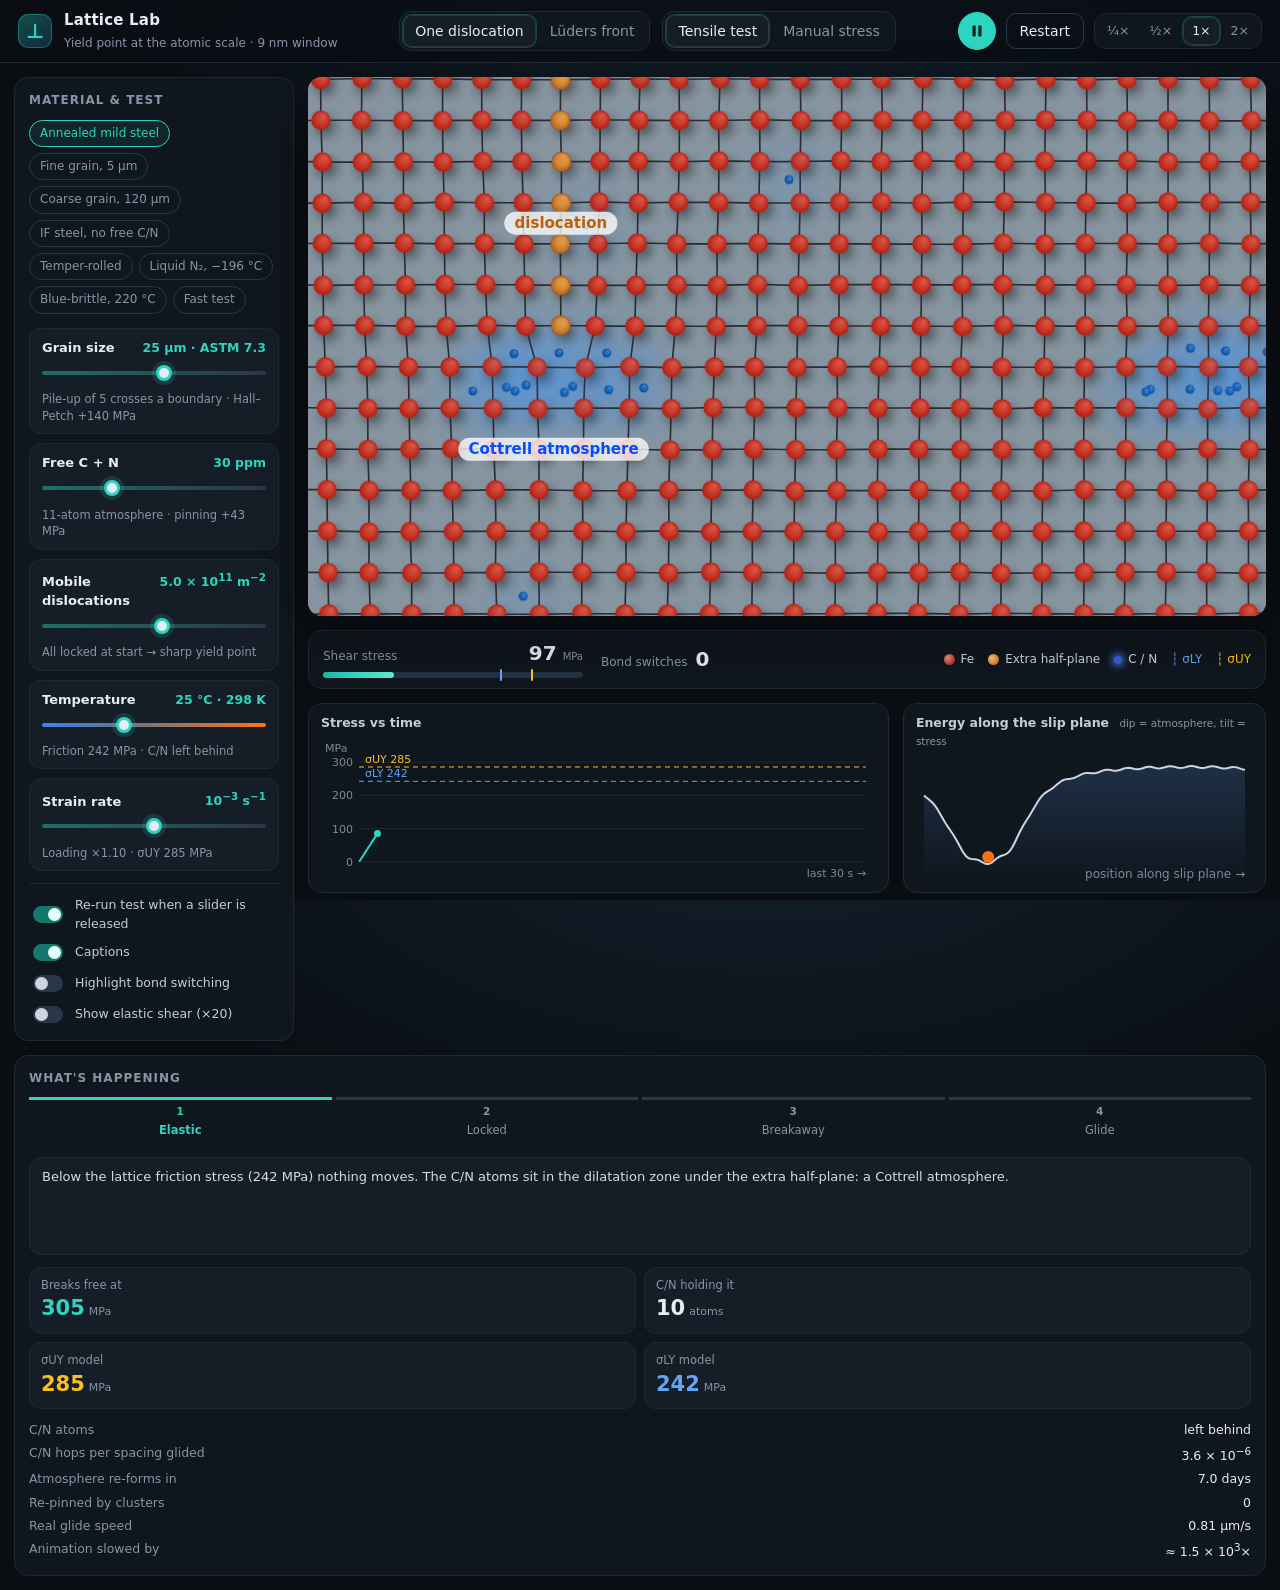
==== index.html @ 23d33550 "Lattice Lab: nm-scale yield point / Lüders simulation" ====
<!DOCTYPE html>
<html lang="en">
<head>
<meta charset="utf-8">
<meta name="viewport" content="width=device-width, initial-scale=1">
<title>Lattice Lab · Lüders at the atomic scale</title>
<link rel="icon" href="data:image/svg+xml,%3Csvg xmlns='http://www.w3.org/2000/svg' viewBox='0 0 32 32'%3E%3Crect width='32' height='32' rx='8' fill='%230b1118'/%3E%3Cpath d='M8 22h16M16 22V9' stroke='%232dd4bf' stroke-width='3.5' stroke-linecap='round'/%3E%3C/svg%3E">
<link rel="stylesheet" href="style.css">
</head>
<body>
<div class="shell">
  <header class="bar">
    <div class="brand">
      <span class="logo" aria-hidden="true">⊥</span>
      <div>
        <b>Lattice Lab</b>
        <small>Yield point at the atomic scale · 9 nm window</small>
      </div>
    </div>

    <div class="bar-mid">
      <div class="pills" role="group" aria-label="Scene">
        <button type="button" data-scene="focus" aria-pressed="true" title="One dislocation, like a textbook animation">One dislocation</button>
        <button type="button" data-scene="front" aria-pressed="false" title="Source, obstacles, pile-up at a grain boundary">Lüders front</button>
      </div>
      <div class="pills" role="group" aria-label="Loading">
        <button type="button" data-mode="test" aria-pressed="true" title="A machine pulls at the chosen strain rate; stress follows what the dislocations do">Tensile test</button>
        <button type="button" data-mode="manual" aria-pressed="false" title="Set the shear stress yourself">Manual stress</button>
      </div>
    </div>

    <div class="bar-right">
      <button type="button" id="play" class="round" aria-pressed="true" aria-label="Pause" title="Play / pause (Space)">
        <svg id="icoPause" viewBox="0 0 20 20"><rect x="5" y="4" width="3.5" height="12" rx="1"/><rect x="11.5" y="4" width="3.5" height="12" rx="1"/></svg>
        <svg id="icoPlay" viewBox="0 0 20 20" style="display:none"><path d="M6 4l10 6-10 6z"/></svg>
      </button>
      <button type="button" id="restart" class="ghost" title="Unload, re-age and start again (R)">Restart</button>
      <div class="pills small" role="group" aria-label="Speed">
        <button type="button" data-speed="0.25">¼×</button>
        <button type="button" data-speed="0.5">½×</button>
        <button type="button" data-speed="1" aria-pressed="true">1×</button>
        <button type="button" data-speed="2">2×</button>
      </div>
    </div>
  </header>

  <div class="body">
    <aside class="panel params">
      <h3>Material &amp; test</h3>
      <div class="presets" id="presets"></div>

      <div class="pcard">
        <div class="ptop"><span>Grain size</span><output id="oD"></output></div>
        <input type="range" id="sD" min="0" max="1000" step="1" aria-label="Grain size">
        <div class="effect" id="eD"></div>
      </div>
      <div class="pcard">
        <div class="ptop"><span>Free C + N</span><output id="oC"></output></div>
        <input type="range" id="sC" min="0" max="100" step="1" aria-label="Free carbon and nitrogen">
        <div class="effect" id="eC"></div>
      </div>
      <div class="pcard">
        <div class="ptop"><span>Mobile dislocations</span><output id="oR"></output></div>
        <input type="range" id="sR" min="9" max="14" step="0.05" aria-label="Mobile dislocation density">
        <div class="effect" id="eR"></div>
      </div>
      <div class="pcard">
        <div class="ptop"><span>Temperature</span><output id="oT"></output></div>
        <input type="range" id="sT" min="77" max="700" step="1" aria-label="Temperature" class="temp">
        <div class="effect" id="eT"></div>
      </div>
      <div class="pcard">
        <div class="ptop"><span>Strain rate</span><output id="oE"></output></div>
        <input type="range" id="sE" min="-5" max="-1" step="0.1" aria-label="Strain rate">
        <div class="effect" id="eE"></div>
      </div>

      <div class="switches">
        <label><input type="checkbox" id="tRerun" checked><span>Re-run test when a slider is released</span></label>
        <label><input type="checkbox" id="tLabels" checked><span>Captions</span></label>
        <label><input type="checkbox" id="tHi"><span>Highlight bond switching</span></label>
        <label><input type="checkbox" id="tShear"><span>Show elastic shear (×20)</span></label>
        <div id="frontOpts" hidden>
          <label><input type="checkbox" id="tObs" checked><span>Obstacles on the slip plane</span></label>
          <label><input type="checkbox" id="tGB" checked><span>Grain boundary and pile-up</span></label>
        </div>
      </div>
    </aside>

    <main class="center">
      <div class="viewport">
        <canvas id="atom" aria-label="Iron lattice with an edge dislocation, its extra half-plane and C/N atoms"></canvas>
        <div class="toast" id="toast" role="status" aria-live="polite"></div>
      </div>

      <div class="strip">
        <div class="gauge">
          <div class="g-top"><span>Shear stress</span><b id="hudS">0</b><small>MPa</small></div>
          <div class="g-bar"><i id="gFill"></i><i class="tick ly" id="gLY" title="Lower yield (lattice friction)"></i><i class="tick uy" id="gUY" title="Upper yield"></i></div>
        </div>
        <div class="bonds"><span>Bond switches</span><b id="hudB">0</b></div>
        <div class="legend">
          <span><i class="dot fe"></i>Fe</span>
          <span><i class="dot half"></i>Extra half-plane</span>
          <span><i class="dot cn"></i>C / N</span>
          <span class="k-ly">┆ σLY</span>
          <span class="k-uy">┆ σUY</span>
        </div>
      </div>

      <div class="charts">
        <section class="card">
          <h4>Stress vs time</h4>
          <div class="cv"><canvas id="chart"></canvas></div>
        </section>
        <section class="card">
          <h4>Energy along the slip plane <small>dip = atmosphere, tilt = stress</small></h4>
          <div class="cv"><canvas id="land"></canvas></div>
        </section>
      </div>
    </main>

    <aside class="panel now">
      <h3>What's happening</h3>
      <ol class="phases" id="phases">
        <li>Elastic</li>
        <li>Locked</li>
        <li>Breakaway</li>
        <li>Glide</li>
      </ol>
      <p id="story" class="story"></p>

      <div id="manualCtl" class="manual" hidden>
        <div class="ptop"><span>Shear stress</span><output id="oS"></output></div>
        <input type="range" id="sS" min="0" max="1000" step="1" aria-label="Applied shear stress">
        <div class="btns">
          <button type="button" id="fresh" class="ghost">Fresh dislocation</button>
          <button type="button" id="age" class="ghost" aria-pressed="false">Age</button>
        </div>
      </div>

      <div class="tiles">
        <div class="tile accent"><span>Breaks free at</span><b id="tBreak">–</b><small>MPa</small></div>
        <div class="tile"><span>C/N holding it</span><b id="tHold">–</b><small>atoms</small></div>
        <div class="tile uy"><span>σUY model</span><b id="tUY">–</b><small>MPa</small></div>
        <div class="tile ly"><span>σLY model</span><b id="tLY">–</b><small>MPa</small></div>
      </div>
      <dl id="read" class="read"></dl>
    </aside>
  </div>
</div>
<script src="ypp_physics.js"></script>
<script src="nm_sim.js"></script>
</body>
</html>
---- style.css ----
:root {
  --bg: #0a0e13;
  --panel: #10161e;
  --panel-2: #151d27;
  --line: #1e2935;
  --line-2: #2a3747;
  --ink: #e6edf5;
  --mute: #8695a8;
  --teal: #2dd4bf;
  --amber: #fbbf24;
  --blue: #60a5fa;
  --orange: #f59e0b;
  --radius: 14px;
}

* { box-sizing: border-box; }
[hidden] { display: none !important; }

html, body {
  margin: 0;
  height: 100%;
  background: radial-gradient(1200px 600px at 60% -10%, #12202d 0%, var(--bg) 60%);
  color: var(--ink);
  font: 14px/1.45 Inter, "Segoe UI", system-ui, -apple-system, sans-serif;
}

.shell { display: flex; flex-direction: column; height: 100vh; }

/* ---------- top bar ---------- */
.bar {
  display: flex;
  align-items: center;
  gap: 18px;
  padding: 10px 18px;
  border-bottom: 1px solid var(--line);
  background: rgba(10, 14, 19, 0.7);
  backdrop-filter: blur(8px);
}
.brand { display: flex; align-items: center; gap: 12px; min-width: 250px; }
.brand b { display: block; font-size: 15px; letter-spacing: 0.2px; }
.brand small { color: var(--mute); font-size: 12px; }
.logo {
  display: grid;
  place-items: center;
  width: 34px;
  height: 34px;
  border-radius: 10px;
  background: linear-gradient(140deg, #134e4a, #0f2a3a);
  color: var(--teal);
  font-weight: 800;
  font-size: 20px;
  box-shadow: inset 0 0 0 1px rgba(45, 212, 191, 0.35);
}
.bar-mid { flex: 1; display: flex; justify-content: center; gap: 12px; flex-wrap: wrap; }
.bar-right { display: flex; align-items: center; gap: 10px; }

button {
  font: inherit;
  color: var(--ink);
  background: var(--panel-2);
  border: 1px solid var(--line-2);
  border-radius: 10px;
  padding: 7px 13px;
  cursor: pointer;
  transition: background 0.15s, border-color 0.15s, color 0.15s;
}
button:hover { border-color: #3b4b5f; }
button.ghost { background: transparent; }
button.ghost[aria-pressed="true"] { background: rgba(45, 212, 191, 0.15); border-color: var(--teal); color: var(--teal); }

.pills {
  display: inline-flex;
  padding: 3px;
  gap: 2px;
  background: var(--panel);
  border: 1px solid var(--line);
  border-radius: 12px;
}
.pills button { border: 0; background: transparent; border-radius: 9px; padding: 6px 12px; color: var(--mute); }
.pills button[aria-pressed="true"] { background: var(--panel-2); color: var(--ink); box-shadow: inset 0 0 0 1px var(--line-2), 0 0 0 1px rgba(45, 212, 191, 0.25); }
.pills.small button { padding: 5px 9px; font-size: 12.5px; }

.round {
  display: grid;
  place-items: center;
  width: 38px;
  height: 38px;
  padding: 0;
  border-radius: 50%;
  background: var(--teal);
  border-color: var(--teal);
}
.round svg { width: 18px; height: 18px; fill: #06201d; }

/* ---------- layout ---------- */
.body {
  flex: 1;
  min-height: 0;
  display: grid;
  grid-template-columns: 300px minmax(0, 1fr) 320px;
  gap: 14px;
  padding: 14px;
}
.panel {
  background: var(--panel);
  border: 1px solid var(--line);
  border-radius: var(--radius);
  padding: 14px;
  overflow-y: auto;
  min-height: 0;
}
.panel h3 { margin: 0 0 10px; font-size: 12px; text-transform: uppercase; letter-spacing: 1px; color: var(--mute); font-weight: 600; }

@media (max-width: 1280px) {
  .shell { height: auto; }
  .body { grid-template-columns: 280px minmax(0, 1fr); }
  .now { grid-column: 1 / -1; }
  .viewport { min-height: 460px; }
}
@media (max-width: 860px) {
  .body { grid-template-columns: 1fr; }
  .bar { flex-wrap: wrap; }
}

/* ---------- parameters ---------- */
.presets { display: flex; flex-wrap: wrap; gap: 6px; margin-bottom: 14px; }
.presets button { font-size: 12px; padding: 4px 10px; border-radius: 999px; background: transparent; color: var(--mute); }
.presets button[aria-pressed="true"] { color: var(--teal); border-color: var(--teal); background: rgba(45, 212, 191, 0.08); }

.pcard {
  background: var(--panel-2);
  border: 1px solid var(--line);
  border-radius: 12px;
  padding: 10px 12px 9px;
  margin-bottom: 9px;
}
.ptop { display: flex; justify-content: space-between; align-items: baseline; gap: 8px; font-weight: 600; font-size: 13px; }
.ptop output { color: var(--teal); font-variant-numeric: tabular-nums; font-size: 12.5px; white-space: nowrap; }
.effect { margin-top: 2px; font-size: 11.5px; color: var(--mute); min-height: 16px; }

input[type="range"] {
  -webkit-appearance: none;
  appearance: none;
  width: 100%;
  height: 22px;
  background: transparent;
  margin: 4px 0 2px;
}
input[type="range"]::-webkit-slider-runnable-track { height: 4px; border-radius: 4px; background: linear-gradient(90deg, #1f6f66, #2a3747); }
input[type="range"]::-moz-range-track { height: 4px; border-radius: 4px; background: linear-gradient(90deg, #1f6f66, #2a3747); }
input[type="range"].temp::-webkit-slider-runnable-track { background: linear-gradient(90deg, #3b82f6, #64748b 35%, #f97316); }
input[type="range"].temp::-moz-range-track { background: linear-gradient(90deg, #3b82f6, #64748b 35%, #f97316); }
input[type="range"]::-webkit-slider-thumb {
  -webkit-appearance: none;
  width: 16px;
  height: 16px;
  margin-top: -6px;
  border-radius: 50%;
  background: #e6edf5;
  border: 3px solid var(--teal);
  box-shadow: 0 0 0 4px rgba(45, 212, 191, 0.15);
}
input[type="range"]::-moz-range-thumb { width: 12px; height: 12px; border-radius: 50%; background: #e6edf5; border: 3px solid var(--teal); }

.switches { display: grid; gap: 8px; margin-top: 12px; padding-top: 12px; border-top: 1px solid var(--line); font-size: 12.5px; color: #c3cedb; }
.switches label { display: flex; align-items: center; gap: 9px; cursor: pointer; }
#frontOpts { display: grid; gap: 8px; }
.switches input {
  -webkit-appearance: none;
  appearance: none;
  flex: none;
  width: 30px;
  height: 17px;
  border-radius: 999px;
  background: #2a3747;
  position: relative;
  cursor: pointer;
  transition: background 0.15s;
}
.switches input::after {
  content: "";
  position: absolute;
  top: 2px;
  left: 2px;
  width: 13px;
  height: 13px;
  border-radius: 50%;
  background: #cbd5e1;
  transition: transform 0.15s;
}
.switches input:checked { background: #14786c; }
.switches input:checked::after { transform: translateX(13px); background: #e6fffb; }

/* ---------- centre ---------- */
.center { display: flex; flex-direction: column; gap: 14px; min-height: 0; min-width: 0; }
.viewport {
  position: relative;
  flex: none;
  width: min(100%, calc((100vh - 360px) * 16 / 9));
  min-width: 480px;
  aspect-ratio: 16 / 9;
  margin: 0 auto;
  border-radius: var(--radius);
  overflow: hidden;
  background: #86949f;
  box-shadow: 0 20px 50px rgba(0, 0, 0, 0.35);
}
.viewport canvas { position: absolute; inset: 0; width: 100%; height: 100%; display: block; }

.strip {
  display: flex;
  align-items: center;
  gap: 18px;
  flex: none;
  padding: 8px 14px;
  background: var(--panel);
  border: 1px solid var(--line);
  border-radius: var(--radius);
}
.gauge { width: 260px; flex: none; }
.g-top { display: flex; align-items: baseline; gap: 6px; font-size: 12px; color: var(--mute); }
.g-top b { margin-left: auto; font-size: 20px; color: var(--ink); font-variant-numeric: tabular-nums; }
.g-bar { position: relative; height: 6px; margin: 4px 0 2px; border-radius: 6px; background: #223041; }
.g-bar #gFill { position: absolute; left: 0; top: 0; bottom: 0; border-radius: 6px; background: linear-gradient(90deg, #14b8a6, #5eead4); transition: width 0.1s linear; }
.g-bar .tick { position: absolute; top: -3px; width: 2px; height: 12px; border-radius: 2px; }
.tick.ly { background: var(--blue); }
.tick.uy { background: var(--amber); }
.k-ly { color: var(--blue); }
.k-uy { color: var(--amber); }

.bonds { display: flex; align-items: baseline; gap: 8px; font-size: 12px; color: var(--mute); flex: none; }
.bonds b { font-size: 20px; color: var(--ink); font-variant-numeric: tabular-nums; }

.toast {
  position: absolute;
  left: 50%;
  bottom: 14px;
  transform: translate(-50%, 8px);
  opacity: 0;
  pointer-events: none;
  background: rgba(255, 255, 255, 0.82);
  color: #1d2733;
  padding: 7px 14px;
  border-radius: 999px;
  font-size: 13px;
  font-weight: 700;
  transition: opacity 0.25s, transform 0.25s;
  white-space: nowrap;
}
.toast.show { opacity: 1; transform: translate(-50%, 0); }

.legend {
  margin-left: auto;
  display: flex;
  flex-wrap: wrap;
  justify-content: flex-end;
  gap: 4px 14px;
  font-size: 12px;
  color: #cbd5e1;
}
.legend span { display: inline-flex; align-items: center; gap: 6px; }
.dot { display: inline-block; width: 11px; height: 11px; border-radius: 50%; }
.dot.fe { background: radial-gradient(circle at 35% 35%, #f2917e, #c2402f 60%, #6e1d14); }
.dot.half { background: radial-gradient(circle at 35% 35%, #ffc684, #e08a2c 60%, #7c4710); }
.dot.cn { width: 8px; height: 8px; background: #2f5fd8; box-shadow: 0 0 7px 3px rgba(80, 140, 255, 0.6); }
.dot.mark { border: 2px solid #f6f3ea; }
.ln { display: inline-block; width: 16px; height: 3px; border-radius: 2px; }
.ln.brk { background: rgb(255, 196, 64); }
.ln.frm { background: rgb(120, 245, 255); }

.charts { display: grid; grid-template-columns: 1.6fr 1fr; gap: 14px; height: 190px; flex: none; }
.card {
  display: flex;
  flex-direction: column;
  background: var(--panel);
  border: 1px solid var(--line);
  border-radius: var(--radius);
  padding: 10px 12px;
  min-width: 0;
}
.card h4 { margin: 0 0 6px; font-size: 12.5px; font-weight: 600; color: #c3cedb; }
.card h4 small { color: var(--mute); font-weight: 400; margin-left: 6px; }
.cv { position: relative; flex: 1; }
.cv canvas { position: absolute; inset: 0; width: 100%; height: 100%; }

/* ---------- now panel ---------- */
.phases { list-style: none; margin: 0 0 12px; padding: 0; display: grid; grid-template-columns: repeat(4, 1fr); gap: 4px; counter-reset: ph; }
.phases li {
  counter-increment: ph;
  position: relative;
  padding: 22px 2px 6px;
  text-align: center;
  font-size: 11.5px;
  color: var(--mute);
  border-top: 3px solid var(--line-2);
  transition: color 0.2s, border-color 0.2s;
}
.phases li::before {
  content: counter(ph);
  position: absolute;
  top: 4px;
  left: 50%;
  transform: translateX(-50%);
  font-size: 10.5px;
  font-weight: 700;
}
.phases li.done { color: #9fb3c8; border-color: #1f6f66; }
.phases li.on { color: var(--teal); border-color: var(--teal); font-weight: 600; }

.story {
  min-height: 98px;
  margin: 0 0 12px;
  padding: 10px 12px;
  border-radius: 12px;
  background: var(--panel-2);
  border: 1px solid var(--line);
  font-size: 13px;
  color: #d4dde8;
}

.manual { padding: 10px 12px; margin-bottom: 12px; border-radius: 12px; background: var(--panel-2); border: 1px solid var(--line); }
.manual .btns { display: flex; gap: 8px; margin-top: 4px; }
.manual .btns button { flex: 1; }

.tiles { display: grid; grid-template-columns: 1fr 1fr; gap: 8px; margin-bottom: 12px; }
.tile { padding: 9px 11px; border-radius: 12px; background: var(--panel-2); border: 1px solid var(--line); }
.tile span { display: block; font-size: 11.5px; color: var(--mute); }
.tile b { font-size: 21px; font-variant-numeric: tabular-nums; }
.tile small { color: var(--mute); margin-left: 4px; font-size: 11px; }
.tile.accent b { color: var(--teal); }
.tile.uy b { color: var(--amber); }
.tile.ly b { color: var(--blue); }

.read { display: grid; grid-template-columns: 1fr auto; gap: 5px 12px; margin: 0; font-size: 12.5px; }
.read dt { color: var(--mute); }
.read dd { margin: 0; text-align: right; font-variant-numeric: tabular-nums; }
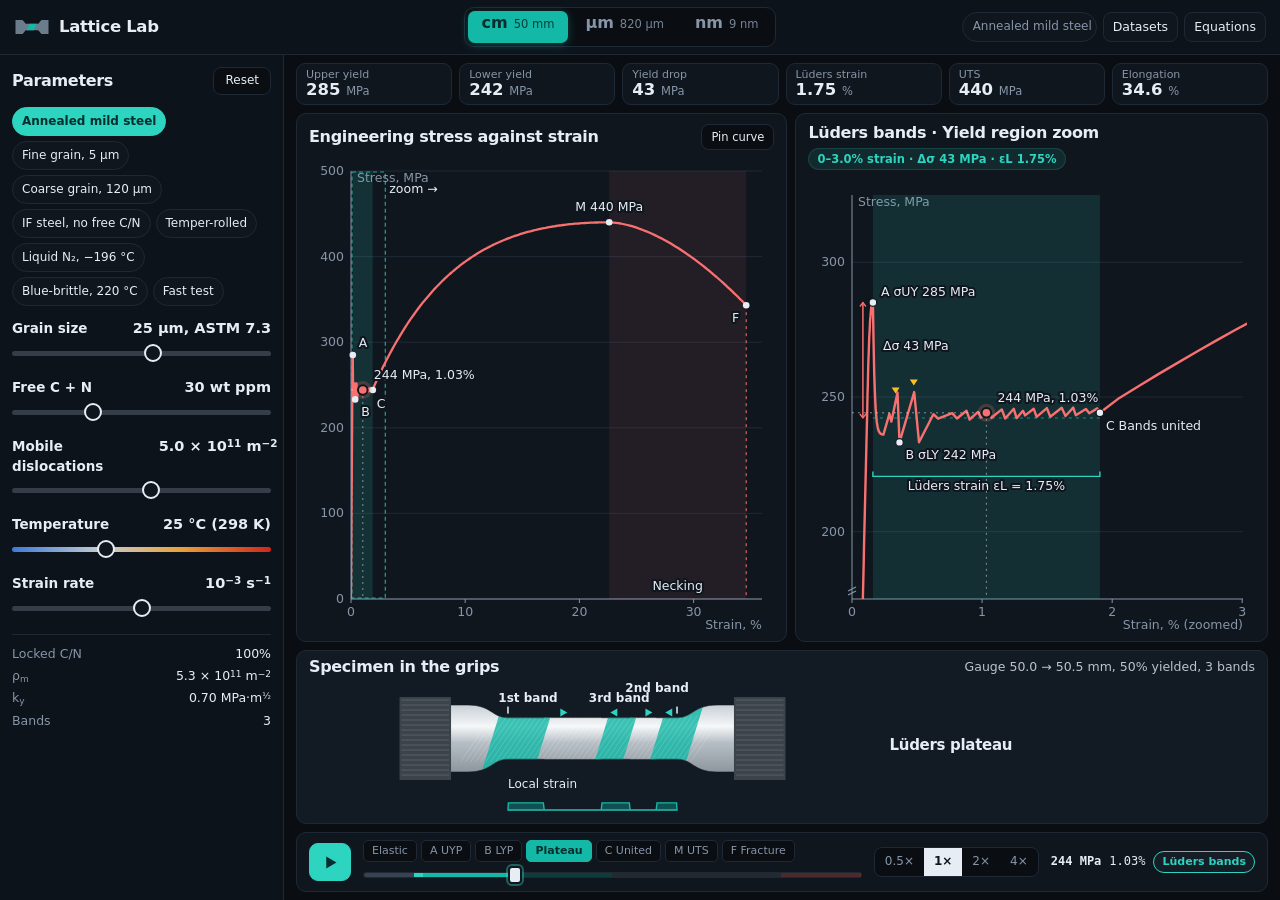
==== commit c4fcce19: "Ship the full cm / µm / nm simulator in the Lattice Lab theme. Keep Vignesh's centimetre and microme" ====
--- a/index.html
+++ b/index.html
@@ -1,155 +1,328 @@
-<!DOCTYPE html>
-<html lang="en">
-<head>
-<meta charset="utf-8">
-<meta name="viewport" content="width=device-width, initial-scale=1">
-<title>Lattice Lab · Lüders at the atomic scale</title>
-<link rel="icon" href="data:image/svg+xml,%3Csvg xmlns='http://www.w3.org/2000/svg' viewBox='0 0 32 32'%3E%3Crect width='32' height='32' rx='8' fill='%230b1118'/%3E%3Cpath d='M8 22h16M16 22V9' stroke='%232dd4bf' stroke-width='3.5' stroke-linecap='round'/%3E%3C/svg%3E">
-<link rel="stylesheet" href="style.css">
-</head>
-<body>
-<div class="shell">
-  <header class="bar">
-    <div class="brand">
-      <span class="logo" aria-hidden="true">⊥</span>
-      <div>
-        <b>Lattice Lab</b>
-        <small>Yield point at the atomic scale · 9 nm window</small>
-      </div>
-    </div>
-
-    <div class="bar-mid">
-      <div class="pills" role="group" aria-label="Scene">
-        <button type="button" data-scene="focus" aria-pressed="true" title="One dislocation, like a textbook animation">One dislocation</button>
-        <button type="button" data-scene="front" aria-pressed="false" title="Source, obstacles, pile-up at a grain boundary">Lüders front</button>
-      </div>
-      <div class="pills" role="group" aria-label="Loading">
-        <button type="button" data-mode="test" aria-pressed="true" title="A machine pulls at the chosen strain rate; stress follows what the dislocations do">Tensile test</button>
-        <button type="button" data-mode="manual" aria-pressed="false" title="Set the shear stress yourself">Manual stress</button>
-      </div>
-    </div>
-
-    <div class="bar-right">
-      <button type="button" id="play" class="round" aria-pressed="true" aria-label="Pause" title="Play / pause (Space)">
-        <svg id="icoPause" viewBox="0 0 20 20"><rect x="5" y="4" width="3.5" height="12" rx="1"/><rect x="11.5" y="4" width="3.5" height="12" rx="1"/></svg>
-        <svg id="icoPlay" viewBox="0 0 20 20" style="display:none"><path d="M6 4l10 6-10 6z"/></svg>
-      </button>
-      <button type="button" id="restart" class="ghost" title="Unload, re-age and start again (R)">Restart</button>
-      <div class="pills small" role="group" aria-label="Speed">
-        <button type="button" data-speed="0.25">¼×</button>
-        <button type="button" data-speed="0.5">½×</button>
-        <button type="button" data-speed="1" aria-pressed="true">1×</button>
-        <button type="button" data-speed="2">2×</button>
-      </div>
-    </div>
-  </header>
-
-  <div class="body">
-    <aside class="panel params">
-      <h3>Material &amp; test</h3>
-      <div class="presets" id="presets"></div>
-
-      <div class="pcard">
-        <div class="ptop"><span>Grain size</span><output id="oD"></output></div>
-        <input type="range" id="sD" min="0" max="1000" step="1" aria-label="Grain size">
-        <div class="effect" id="eD"></div>
-      </div>
-      <div class="pcard">
-        <div class="ptop"><span>Free C + N</span><output id="oC"></output></div>
-        <input type="range" id="sC" min="0" max="100" step="1" aria-label="Free carbon and nitrogen">
-        <div class="effect" id="eC"></div>
-      </div>
-      <div class="pcard">
-        <div class="ptop"><span>Mobile dislocations</span><output id="oR"></output></div>
-        <input type="range" id="sR" min="9" max="14" step="0.05" aria-label="Mobile dislocation density">
-        <div class="effect" id="eR"></div>
-      </div>
-      <div class="pcard">
-        <div class="ptop"><span>Temperature</span><output id="oT"></output></div>
-        <input type="range" id="sT" min="77" max="700" step="1" aria-label="Temperature" class="temp">
-        <div class="effect" id="eT"></div>
-      </div>
-      <div class="pcard">
-        <div class="ptop"><span>Strain rate</span><output id="oE"></output></div>
-        <input type="range" id="sE" min="-5" max="-1" step="0.1" aria-label="Strain rate">
-        <div class="effect" id="eE"></div>
-      </div>
-
-      <div class="switches">
-        <label><input type="checkbox" id="tRerun" checked><span>Re-run test when a slider is released</span></label>
-        <label><input type="checkbox" id="tLabels" checked><span>Captions</span></label>
-        <label><input type="checkbox" id="tHi"><span>Highlight bond switching</span></label>
-        <label><input type="checkbox" id="tShear"><span>Show elastic shear (×20)</span></label>
-        <div id="frontOpts" hidden>
-          <label><input type="checkbox" id="tObs" checked><span>Obstacles on the slip plane</span></label>
-          <label><input type="checkbox" id="tGB" checked><span>Grain boundary and pile-up</span></label>
-        </div>
-      </div>
-    </aside>
-
-    <main class="center">
-      <div class="viewport">
-        <canvas id="atom" aria-label="Iron lattice with an edge dislocation, its extra half-plane and C/N atoms"></canvas>
-        <div class="toast" id="toast" role="status" aria-live="polite"></div>
-      </div>
-
-      <div class="strip">
-        <div class="gauge">
-          <div class="g-top"><span>Shear stress</span><b id="hudS">0</b><small>MPa</small></div>
-          <div class="g-bar"><i id="gFill"></i><i class="tick ly" id="gLY" title="Lower yield (lattice friction)"></i><i class="tick uy" id="gUY" title="Upper yield"></i></div>
-        </div>
-        <div class="bonds"><span>Bond switches</span><b id="hudB">0</b></div>
-        <div class="legend">
-          <span><i class="dot fe"></i>Fe</span>
-          <span><i class="dot half"></i>Extra half-plane</span>
-          <span><i class="dot cn"></i>C / N</span>
-          <span class="k-ly">┆ σLY</span>
-          <span class="k-uy">┆ σUY</span>
-        </div>
-      </div>
-
-      <div class="charts">
-        <section class="card">
-          <h4>Stress vs time</h4>
-          <div class="cv"><canvas id="chart"></canvas></div>
-        </section>
-        <section class="card">
-          <h4>Energy along the slip plane <small>dip = atmosphere, tilt = stress</small></h4>
-          <div class="cv"><canvas id="land"></canvas></div>
-        </section>
-      </div>
-    </main>
-
-    <aside class="panel now">
-      <h3>What's happening</h3>
-      <ol class="phases" id="phases">
-        <li>Elastic</li>
-        <li>Locked</li>
-        <li>Breakaway</li>
-        <li>Glide</li>
-      </ol>
-      <p id="story" class="story"></p>
-
-      <div id="manualCtl" class="manual" hidden>
-        <div class="ptop"><span>Shear stress</span><output id="oS"></output></div>
-        <input type="range" id="sS" min="0" max="1000" step="1" aria-label="Applied shear stress">
-        <div class="btns">
-          <button type="button" id="fresh" class="ghost">Fresh dislocation</button>
-          <button type="button" id="age" class="ghost" aria-pressed="false">Age</button>
-        </div>
-      </div>
-
-      <div class="tiles">
-        <div class="tile accent"><span>Breaks free at</span><b id="tBreak">–</b><small>MPa</small></div>
-        <div class="tile"><span>C/N holding it</span><b id="tHold">–</b><small>atoms</small></div>
-        <div class="tile uy"><span>σUY model</span><b id="tUY">–</b><small>MPa</small></div>
-        <div class="tile ly"><span>σLY model</span><b id="tLY">–</b><small>MPa</small></div>
-      </div>
-      <dl id="read" class="read"></dl>
-    </aside>
-  </div>
-</div>
-<script src="ypp_physics.js"></script>
-<script src="nm_sim.js"></script>
-</body>
-</html>
+<!DOCTYPE html>
+<html lang="en" data-theme="dark">
+<head>
+<meta charset="utf-8">
+<meta name="viewport" content="width=device-width, initial-scale=1, viewport-fit=cover">
+<meta name="description" content="Multiscale Lüders-band and yield-point tensile simulator for mild steel across cm (50 mm), µm (polycrystal), and nm (9 nm) scales, with custom dataset simulation.">
+<title>Lattice Lab · Lüders bands</title>
+<link rel="stylesheet" href="src/app.css?v=26">
+<link rel="icon" href="data:image/svg+xml,%3Csvg xmlns='http://www.w3.org/2000/svg' viewBox='0 0 32 32'%3E%3Crect width='32' height='32' rx='8' fill='%230b1118'/%3E%3Cpath d='M8 22h16M16 22V9' stroke='%232dd4bf' stroke-width='3.5' stroke-linecap='round'/%3E%3C/svg%3E">
+</head>
+<body>
+
+<div class="app" id="app">
+  <!-- Top Bar -->
+  <header class="topbar">
+    <div class="brand">
+      <svg width="36" height="22" viewBox="0 0 44 28" aria-hidden="true">
+        <path d="M1 5h9l4 5h16l4-5h9v18h-9l-4-5H14l-4 5H1z" fill="var(--brand-steel)"/>
+        <path d="M19 10h9l-4 8h-9z" fill="var(--band-solid)"/>
+      </svg>
+      <div class="brand-text">
+        <h1>Lattice Lab</h1>
+        <p>cm · µm · nm</p>
+      </div>
+    </div>
+
+    <div class="scale-switch" id="scaleSwitch" role="tablist" aria-label="Length scale">
+      <button type="button" id="scaleCm" role="tab" aria-selected="true" aria-controls="viewCm" title="Centimetre scale (Shortcut: 1)"><b>cm</b><span>50 mm</span></button>
+      <button type="button" id="scaleMm" role="tab" aria-selected="false" aria-controls="viewMm" title="Micrometre scale (Shortcut: 2)"><b>µm</b><span id="scaleMmSub">820 µm</span></button>
+      <button type="button" id="scaleNm" role="tab" aria-selected="false" aria-controls="viewNm" title="Nanometre scale (Shortcut: 3)"><b>nm</b><span>9 nm</span></button>
+    </div>
+
+    <div class="top-tools">
+      <span class="source-badge" id="sourceBadge">Annealed mild steel</span>
+      <button type="button" class="top-btn accent-return" id="exitDatasetBtn" hidden>Use model</button>
+      <button type="button" class="top-btn" id="openDatasetsBtn" title="Upload, paste, simulate, or overlay custom datasets">
+        Datasets <span class="count-pill" id="dsCountBadge" hidden>0</span>
+      </button>
+      <button type="button" class="top-btn" id="openModelBtn" title="Physics equations and constants">Equations</button>
+      <button type="button" class="top-btn theme-btn" id="themeToggle" hidden>Light</button>
+      <button type="button" class="top-btn" id="sidebarToggle" hidden>Panel</button>
+    </div>
+  </header>
+
+  <div class="workspace">
+    <!-- Left Sidebar: Parameters & Datasets -->
+    <aside class="sidebar" aria-label="Parameters and Datasets">
+      <div class="side-tabs" role="tablist" aria-label="Sidebar tabs">
+        <button type="button" id="tabParams" aria-pressed="true">Parameters</button>
+        <button type="button" id="tabDatasets" aria-pressed="false">Datasets <span class="count-pill" id="tabDsCount" hidden>0</span></button>
+      </div>
+
+      <!-- Parameters Pane -->
+      <div class="side-scroll" id="paneParams">
+        <div class="ph">
+          <h2>Parameters</h2>
+          <button type="button" id="reset" style="min-height:28px;font-size:12px">Reset</button>
+        </div>
+        <div class="presets" id="presets"></div>
+
+        <div class="ctl">
+          <label for="sD">Grain size <output id="oD"></output></label>
+          <input type="range" id="sD" min="0" max="1000" step="1">
+        </div>
+
+        <div class="ctl">
+          <label for="sC">Free C + N <output id="oC"></output></label>
+          <input type="range" id="sC" min="0" max="100" step="1">
+        </div>
+
+        <div class="ctl">
+          <label for="sR">Mobile dislocations <output id="oR"></output></label>
+          <input type="range" id="sR" min="9" max="14" step="0.05">
+        </div>
+
+        <div class="ctl">
+          <label for="sT">Temperature <output id="oT"></output></label>
+          <input type="range" id="sT" min="77" max="700" step="1">
+        </div>
+
+        <div class="ctl">
+          <label for="sE">Strain rate <output id="oE"></output></label>
+          <input type="range" id="sE" min="-5" max="-1" step="0.1">
+        </div>
+
+        <dl class="derived" id="derived"></dl>
+      </div>
+
+      <!-- Custom Datasets Pane -->
+      <div class="side-scroll" id="paneDatasets" hidden>
+        <div class="ph">
+          <h2>Datasets</h2>
+          <button type="button" id="backParams">Parameters</button>
+        </div>
+
+        <div class="ds-banner" id="activeDsBanner" hidden>
+          <div>Simulating custom dataset: <strong id="activeDsName"></strong></div>
+          <button type="button" id="backToModelBtn">Return to Parametric Model</button>
+        </div>
+
+        <div class="ds-dropzone" id="dsDropzone">
+          <input type="file" id="dsFileInput" accept=".csv,.tsv,.txt,.json" aria-label="Upload CSV, TSV, or JSON dataset">
+          <b>Drop CSV / TSV / JSON here</b>
+          <span>or click to pick a file (strain, stress in MPa; % or fraction auto-detected)</span>
+        </div>
+
+        <div class="ds-quick-row">
+          <button type="button" class="primary" id="dsLoadSample">Load sample CSV</button>
+          <button type="button" id="dsExportCsv">Export active CSV</button>
+        </div>
+
+        <details class="ds-box" id="dsPasteDetails">
+          <summary>Paste CSV / TSV / JSON data</summary>
+          <input type="text" id="dsPasteName" placeholder="Dataset name (e.g. Lab Run 3)">
+          <textarea id="dsPasteText" placeholder="strain,stress&#10;0.0000,0&#10;0.0014,292&#10;0.0020,264&#10;0.0200,266&#10;0.2400,394&#10;0.3100,285"></textarea>
+          <div class="ds-quick-row">
+            <button type="button" class="primary" id="dsPasteSim">Add &amp; Simulate</button>
+            <button type="button" id="dsPasteOverlay">Add as Overlay</button>
+          </div>
+        </details>
+
+        <details class="ds-box">
+          <summary>Save current parameters as dataset</summary>
+          <input type="text" id="dsParamName" placeholder="Name (e.g. 12 µm fine grain)">
+          <button type="button" id="dsSaveParam">Save parameter snapshot</button>
+        </details>
+
+        <div class="ph">
+          <h2 style="font-size:14px">Session datasets</h2>
+        </div>
+        <div class="ds-list" id="dsList"></div>
+      </div>
+    </aside>
+
+    <!-- Main Stage -->
+    <main class="stage">
+      <!-- VIEW 1: cm (50 mm) — Full Stress-Strain + Zoomed Lüders Bands Graph + Specimen in the grips -->
+      <section id="viewCm" class="view" aria-label="Centimetre scale (50 mm)">
+        <div class="figs" id="figs" aria-label="Key tensile metrics"></div>
+
+        <div class="cm-top">
+          <section class="panel" id="chartPanel" aria-label="Engineering stress-strain curve">
+            <div class="ph">
+              <h2>Engineering stress against strain</h2>
+              <div class="chart-tools">
+                <button type="button" class="mini-btn" id="pin">Pin curve</button>
+                <button type="button" class="mini-btn" id="clear" hidden>Clear pins</button>
+              </div>
+            </div>
+            <div class="fig chartF" id="chartF">
+              <svg id="chart" role="img" aria-label="Full engineering stress-strain curve with live moving marker"></svg>
+            </div>
+          </section>
+
+          <section class="panel" id="zoomChartPanel" aria-label="Lüders bands zoomed yield region">
+            <div class="ph">
+              <h2>Lüders bands · Yield region zoom</h2>
+              <span class="zoom-badge" id="zoomBadge">0–3.1% strain</span>
+            </div>
+            <div class="fig chartF" id="zoomChartF">
+              <svg id="zoomChart" role="img" aria-label="Zoomed engineering stress-strain curve highlighting upper yield point A, yield drop to lower yield B, band nucleation serrations, and Lüders strain εL to C"></svg>
+            </div>
+          </section>
+        </div>
+
+        <section class="panel specP" id="specPanel" aria-label="Specimen in the grips">
+          <div class="ph">
+            <h2>Specimen in the grips</h2>
+            <small id="specInfo">Gauge 50.0 mm</small>
+          </div>
+          <div class="spec-in">
+            <div class="fig specF">
+              <canvas id="spec" role="img" aria-label="Dog-bone tensile specimen in grips with Lüders bands, necking, fracture, and local strain profile"></canvas>
+            </div>
+            <div class="story" aria-live="polite">
+              <h3 id="stTitle">Elastic loading</h3>
+              <p id="stText"></p>
+            </div>
+          </div>
+        </section>
+      </section>
+
+      <!-- VIEW 2: µm (Micrometre polycrystal) -->
+      <section id="viewMm" class="view" hidden aria-label="Micrometre scale (µm)">
+        <section class="panel mmP">
+          <div class="ph mm-header">
+            <h2 id="mmTitle">Micrometre scale · 820 × 440 µm polycrystal</h2>
+            <div class="mm-controls">
+              <div class="seg" role="group" aria-label="Microstructure view mode">
+                <button type="button" id="grainViewMicro" aria-pressed="true">Micrograph</button>
+                <button type="button" id="grainViewStrain" aria-pressed="false">Strain &amp; KAM</button>
+                <button type="button" id="grainViewIpf" aria-pressed="false">EBSD IPF</button>
+              </div>
+              <div class="seg" role="group" aria-label="Grain simulation mode">
+                <button type="button" id="grainSynced" aria-pressed="true">Synced</button>
+                <button type="button" id="grainSandbox" aria-pressed="false">Sandbox</button>
+              </div>
+              <button type="button" class="chip-btn" id="grainAging" aria-pressed="true">Locking</button>
+              <button type="button" class="chip-btn" id="grainSplit" aria-pressed="false">Split</button>
+              <button type="button" class="chip-btn" id="grainPiles" aria-pressed="true">Pile-ups</button>
+              <button type="button" class="chip-btn" id="grainContour" aria-pressed="true">Front</button>
+              <button type="button" class="chip-btn" id="grainFit">Fit</button>
+            </div>
+          </div>
+
+          <div class="mm-in">
+            <div class="mm-left">
+              <div class="fig mmF">
+                <canvas id="grainCanvas" role="img" aria-label="Equiaxed mild-steel ferrite and pearlite polycrystal showing sweeping inclined Lüders front, pinned C/N dislocations, oriented slip traces, dislocation pile-ups, voids, and fracture"></canvas>
+              </div>
+              <div class="legend mm-legend">
+                <span><i class="sw-box sw-ferrite"></i>α-Ferrite (pinned)</span>
+                <span><i class="sw-box sw-pearlite"></i>Pearlite lamellae</span>
+                <span><i class="sw-box sw-slip"></i>Yielded + slip bands</span>
+                <span><i class="sw-box" style="background:var(--trace)"></i>~55° Lüders front</span>
+                <span><svg viewBox="0 0 16 16"><path d="M3 10h10M8 10V3" stroke="var(--ink)" stroke-width="2" fill="none"/></svg>Pile-up (click → 9 nm)</span>
+              </div>
+            </div>
+
+            <div class="mm-side">
+              <div class="mm-hud-box">
+                <div class="fig mm-curveF"><canvas id="grainCurve" aria-label="Mini stress-strain curve"></canvas></div>
+              </div>
+              <div class="mm-hud-box">
+                <div class="fig mm-thumbF"><canvas id="grainThumb" aria-label="Micrometre window position along 50 mm specimen"></canvas></div>
+              </div>
+              <dl class="derived mm-der" id="grainDer"></dl>
+              <p class="mm-caption" id="grainCaption"></p>
+              <p class="mm-hint" id="grainCaptionHint" hidden></p>
+            </div>
+          </div>
+        </section>
+      </section>
+
+      <!-- VIEW 3: nm (9 nm atomic lattice) — Lattice Lab standalone simulation -->
+      <section id="viewNm" class="view" hidden aria-label="Nanometre atomic scale (9 nm)">
+        <section class="panel atomP nm-embed">
+          <iframe id="nmFrame" class="nm-frame" title="Lattice Lab — Lüders at the atomic scale"
+                  loading="lazy" src="nm/index.html"></iframe>
+        </section>
+      </section>
+
+      <!-- Shared Bottom Playback Transport (syncs cm, µm, nm on one clock) -->
+      <div class="transport" role="region" aria-label="Simulation playback controls">
+        <button type="button" class="play-btn" id="play" aria-pressed="false" aria-label="Play" title="Play / Pause (Space)">
+          <svg viewBox="0 0 20 20" id="playIco"><path d="M5 3l12 7-12 7z"/></svg>
+        </button>
+
+        <div class="scrub-col">
+          <div class="stage-chips" id="stageChips" role="group" aria-label="Jump to tensile test stage"></div>
+          <div class="scrub-wrap">
+            <div class="scrub-track" id="scrubTrack"></div>
+            <input type="range" id="scrub" min="0" max="1000" value="300" aria-label="Position in the tensile test">
+          </div>
+        </div>
+
+        <div class="seg" id="speedGroup" role="group" aria-label="Playback speed">
+          <button type="button" data-speed="0.5" aria-pressed="false">0.5×</button>
+          <button type="button" data-speed="1" aria-pressed="true">1×</button>
+          <button type="button" data-speed="2" aria-pressed="false">2×</button>
+          <button type="button" data-speed="4" aria-pressed="false">4×</button>
+        </div>
+
+        <div class="tp-read">
+          <b id="tpStress">0 MPa</b>
+          <span id="tpStrain">0.00%</span>
+          <span class="tp-stage" id="tpStage" data-stage="elastic">Elastic</span>
+        </div>
+      </div>
+    </main>
+  </div>
+</div>
+
+<!-- Physics Equations Modal -->
+<dialog class="model-dialog" id="modelDialog" aria-label="Physics model equations and constants">
+  <div class="dlg-head">
+    <h2>How the tensile curve is computed</h2>
+    <button type="button" id="closeModelBtn">Close</button>
+  </div>
+  <div class="dlg-body">
+    <div>
+      <ol class="eqs">
+        <li><div class="eq"><i>σ</i><sub>LY</sub> = <i>σ</i><sub>0</sub> + <i>σ</i><sub>ss</sub> + <i>σ</i>*(<i>T</i>, <i>v</i>) + <i>k</i><sub>y</sub><i>d</i><sup>−½</sup></div><p><b>Lower yield stress.</b> Lattice friction, solid solution, thermal (Peierls) term, and Hall–Petch grain-boundary term.</p></li>
+        <li><div class="eq"><i>σ</i>* = <i>σ̂</i> [1 − (<i>kT</i> ln(<i>v</i><sub>0</sub>/<i>v</i>) / Δ<i>G</i><sub>0</sub>)<sup>2/3</sup>]<sup>2</sup></div><p><b>Thermally activated glide</b> (Kocks form) of screw dislocations in bcc iron.</p></li>
+        <li><div class="eq"><i>ε̇</i> = <i>φ b ρ</i><sub>m</sub> <i>v</i></div><p><b>Orowan relation.</b> With few mobile dislocations, each must glide faster, needing higher stress.</p></li>
+        <li><div class="eq">Δ<i>σ</i> = <i>σ</i>*(<i>v</i><sub>UY</sub>) − <i>σ</i>*(<i>v</i><sub>LY</sub>) + Δ<i>σ</i><sub>lock</sub></div><p><b>Yield drop</b> (Johnston–Gilman + Cottrell unlocking). Multiplication to ~10<sup>13</sup> m<sup>−2</sup> lowers the needed velocity and stress.</p></li>
+        <li><div class="eq"><i>θ</i> = <i>c</i>e<sup><i>U</i>/<i>kT</i></sup> / (1 + <i>c</i>e<sup><i>U</i>/<i>kT</i></sup>)</div><p><b>Atmosphere occupancy</b> (Langmuir–McLean). Locked fraction <i>f</i> = <i>θ</i>(1 − e<sup>−<i>c</i>/5 ppm</sup>); <i>k</i><sub>y</sub> = 0.25 + 0.45<i>f</i> MPa·m<sup>½</sup>.</p></li>
+        <li><div class="eq"><i>v</i><sub>front</sub> = <i>ε̇ L</i><sub>0</sub> / (<i>n</i><sub>f</sub> <i>ε</i><sub>L</sub>)</div><p><b>Band front speed.</b> Deformation is localized at the fronts sweeping the 50 mm gauge.</p></li>
+        <li><div class="eq"><i>σ</i> = <i>σ</i><sub>LY</sub> + <i>H</i><sub>∞</sub>(1 − e<sup>−(<i>ε</i>−<i>ε</i><sub>L</sub>)/<i>ε</i><sub>c</sub></sup>), <i>σ</i><sub>ρ</sub> = <i>αMμb</i>√<i>ρ</i></div><p><b>Work hardening</b> (Voce / Kocks–Mecking) after bands unite; Taylor relation tracks dislocation density.</p></li>
+        <li><div class="eq"><i>σ</i><sub>f</sub> <i>k</i><sub>y</sub> √<i>d</i> = <i>βμγ</i>(<i>T</i>) = 0.34 e<sup><i>T</i>/90 K</sup> MPa²·m</div><p><b>Cleavage</b> (Cottrell–Petch). Below the DBTT, cleavage intervenes before Lüders bands can form.</p></li>
+      </ol>
+    </div>
+    <div>
+      <h3>Constants &amp; limits</h3>
+      <table>
+        <thead><tr><th>Quantity</th><th style="text-align:right">Value</th></tr></thead>
+        <tbody>
+          <tr><td>Young's modulus <i>E</i> (298 K)</td><td class="n">210 GPa</td></tr>
+          <tr><td>Burgers vector <i>b</i></td><td class="n">0.248 nm</td></tr>
+          <tr><td>Peierls stress at 0 K, <i>σ̂</i></td><td class="n">900 MPa</td></tr>
+          <tr><td>Activation energy Δ<i>G</i><sub>0</sub></td><td class="n">0.75 eV</td></tr>
+          <tr><td>C–dislocation binding <i>U</i></td><td class="n">0.5 eV</td></tr>
+          <tr><td>C diffusion activation (DSA)</td><td class="n">0.87 eV</td></tr>
+          <tr><td>Taylor <i>αMμb</i></td><td class="n">1.64×10<sup>−5</sup> MPa·m</td></tr>
+          <tr><td>Gauge length <i>L</i><sub>0</sub></td><td class="n">50 mm</td></tr>
+        </tbody>
+      </table>
+      <ul>
+        <li>200-cell gauge automaton; bands nucleate and grow front by front.</li>
+        <li>Shortcuts: <b>1 / 2 / 3</b> cm / µm / nm · <b>Space</b> play · <b>← / →</b> scrub.</li>
+      </ul>
+    </div>
+  </div>
+</dialog>
+
+<div class="toast" id="toast" role="status" aria-live="polite"></div>
+
+<script src="src/ypp_physics.js?v=26"></script>
+<script src="src/datasets.js?v=26"></script>
+<script src="src/chart_ypp.js?v=26"></script>
+<script src="src/specimen_ypp.js?v=26"></script>
+<script src="src/scale_physics.js?v=26"></script>
+<script src="src/grain_model.js?v=26"></script>
+<script src="src/clock.js?v=26"></script>
+<script src="src/grain.js?v=26"></script>
+<script src="src/app.js?v=26"></script>
+</body>
+</html>
--- a/src/app.css
+++ b/src/app.css
@@ -0,0 +1,1311 @@
+/* Lüders Band Multiscale Simulator — Dual-Theme (Dark & Light) Scientific-Instrument UI
+   Cohesive, projector-ready contrast across cm (50 mm), mm (1.2 mm), nm (9 nm),
+   Parameters, Datasets, and Equations modal. */
+
+:root,
+:root[data-theme="dark"],
+:root[data-theme="light"] {
+  color-scheme: dark;
+  --bg: #0a0e13;
+  --chrome: #0d131b;
+  --ink: #e6edf5;
+  --ink-body: #d5dee8;
+  --mute: #8695a8;
+  --line: #1e2935;
+  --line-2: #2a3747;
+  --panel: #10161e;
+  --panel-2: #151d27;
+  --steel: #121a24;
+  --brand-steel: #6b7c8d;
+  --teal: #2dd4bf;
+  --trace: #f87171;
+  --band: #2dd4bf;
+  --band-solid: #14b8a6;
+  --band-tint: rgba(45, 212, 191, 0.16);
+  --band-drop: rgba(45, 212, 191, 0.10);
+  --carbon: #60a5fa;
+  --ghost: #4b5b6c;
+  --focus: #2dd4bf;
+  --green: #2dd4bf;
+  --green-bg: rgba(45, 212, 191, 0.08);
+  --green-border: rgba(45, 212, 191, 0.40);
+  --green-ink: #042f2e;
+  --amber: #fbbf24;
+  --range-track: rgba(134, 149, 168, 0.32);
+  --scrub-mask: rgba(10, 14, 19, 0.72);
+  --scrub-glow: rgba(45, 212, 191, 0.40);
+  --card-shadow: none;
+  --dlg-backdrop: rgba(5, 8, 12, 0.72);
+  --dlg-shadow: 0 20px 50px rgba(0, 0, 0, 0.6);
+  --toast-bg: #151d27;
+  --toast-ink: #e6edf5;
+  --toast-shadow: 0 10px 28px rgba(0, 0, 0, 0.5);
+  --atom-bg: #10161e;
+  --micro-bg: #151d27;
+}
+
+:root {
+  --f-ui: Inter, "Segoe UI", system-ui, -apple-system, sans-serif;
+  --f-disp: Inter, "Segoe UI", system-ui, -apple-system, sans-serif;
+  --f-mono: "Cascadia Code", "JetBrains Mono", Consolas, ui-monospace, monospace;
+  --sidebar-w: 280px;
+  --gap: 10px;
+}
+
+* { box-sizing: border-box; min-width: 0; }
+[hidden] { display: none !important; }
+html, body { margin: 0; height: 100%; }
+
+body {
+  background: var(--bg);
+  color: var(--ink);
+  font: 14px/1.45 var(--f-ui);
+  -webkit-font-smoothing: antialiased;
+  overflow: hidden;
+}
+
+h1, h2, h3 {
+  font-family: var(--f-disp);
+  letter-spacing: -0.02em;
+  line-height: 1.1;
+  margin: 0;
+}
+p { margin: 0; }
+sup, sub { font-size: 72%; line-height: 0; position: relative; vertical-align: baseline; }
+sup { top: -0.42em; }
+sub { bottom: -0.22em; }
+
+button, select, input, textarea {
+  font: inherit;
+  color: inherit;
+}
+button {
+  cursor: pointer;
+  background: var(--bg);
+  border: 1px solid var(--line);
+  border-radius: 8px;
+  padding: 0 11px;
+  min-height: 32px;
+  font-weight: 500;
+  transition: border-color 0.14s, background 0.14s, color 0.14s;
+}
+button:hover:not(:disabled) { border-color: var(--mute); }
+button:disabled { opacity: 0.42; cursor: not-allowed; }
+button:focus-visible, input:focus-visible, select:focus-visible, textarea:focus-visible {
+  outline: 2px solid var(--focus);
+  outline-offset: 2px;
+}
+
+/* ---------- Shell ---------- */
+
+.app {
+  display: grid;
+  grid-template-rows: auto minmax(0, 1fr);
+  height: 100vh;
+  height: 100dvh;
+  width: 100%;
+  max-width: 100vw;
+  overflow: hidden;
+}
+
+.topbar {
+  display: flex;
+  align-items: center;
+  justify-content: space-between;
+  gap: 10px;
+  padding: 7px 14px;
+  background: var(--chrome);
+  border-bottom: 1px solid var(--line);
+  min-height: 48px;
+  max-width: 100%;
+  overflow: hidden;
+  z-index: 10;
+}
+
+.brand {
+  display: flex;
+  align-items: center;
+  gap: 9px;
+  min-width: 0;
+  flex: 1 1 160px;
+  overflow: hidden;
+}
+.brand svg { flex: 0 0 auto; }
+.brand-text {
+  min-width: 0;
+  overflow: hidden;
+}
+.brand h1 {
+  font-size: 16.5px;
+  font-weight: 700;
+  white-space: nowrap;
+  overflow: hidden;
+  text-overflow: ellipsis;
+}
+.brand p {
+  font-size: 11.5px;
+  color: var(--mute);
+  white-space: nowrap;
+  overflow: hidden;
+  text-overflow: ellipsis;
+}
+
+.scale-switch {
+  display: inline-flex;
+  gap: 3px;
+  padding: 3px;
+  background: var(--bg);
+  border: 1px solid var(--line);
+  border-radius: 10px;
+}
+.scale-switch button {
+  display: flex;
+  align-items: baseline;
+  gap: 6px;
+  border: 0;
+  min-height: 32px;
+  padding: 0 14px;
+  border-radius: 7px;
+  background: transparent;
+  color: var(--mute);
+  white-space: nowrap;
+}
+.scale-switch button b {
+  font-family: var(--f-disp);
+  font-size: 16px;
+  font-weight: 700;
+}
+.scale-switch button span { font-size: 11.5px; opacity: 0.88; }
+.scale-switch button:hover { color: var(--ink); background: var(--panel-2); }
+.scale-switch button[aria-selected="true"] {
+  background: var(--band-solid);
+  color: #042f2e;
+  box-shadow: 0 2px 10px rgba(45, 212, 191, 0.28);
+}
+
+.top-tools {
+  display: flex;
+  align-items: center;
+  justify-content: flex-end;
+  gap: 6px;
+  min-width: 0;
+  flex: 1 1 200px;
+}
+
+.source-badge {
+  display: inline-flex;
+  align-items: center;
+  padding: 0 10px;
+  height: 30px;
+  border-radius: 999px;
+  border: 1px solid var(--line);
+  background: var(--panel);
+  font-size: 12px;
+  color: var(--mute);
+  white-space: nowrap;
+  overflow: hidden;
+  text-overflow: ellipsis;
+  max-width: 210px;
+}
+.source-badge.is-dataset {
+  border-color: var(--green);
+  color: var(--green);
+  background: var(--green-bg);
+  font-weight: 600;
+}
+
+.top-btn {
+  display: inline-flex;
+  align-items: center;
+  gap: 5px;
+  min-height: 30px;
+  padding: 0 9px;
+  font-size: 12.5px;
+  background: var(--panel);
+  border-color: var(--line);
+  white-space: nowrap;
+}
+.top-btn[aria-pressed="true"] {
+  border-color: var(--line-2);
+  background: var(--panel-2);
+}
+.top-btn.theme-btn svg {
+  flex: 0 0 auto;
+}
+.top-btn.accent-return {
+  border-color: var(--trace);
+  color: var(--trace);
+}
+.count-pill {
+  display: inline-grid;
+  place-items: center;
+  min-width: 17px;
+  height: 17px;
+  padding: 0 5px;
+  border-radius: 99px;
+  background: var(--band-solid);
+  color: #042f2e;
+  font-size: 10.5px;
+  font-weight: 700;
+}
+
+/* ---------- Workspace Body ---------- */
+
+.workspace {
+  display: grid;
+  grid-template-columns: var(--sidebar-w) minmax(0, 1fr);
+  min-height: 0;
+}
+.app.sidebar-collapsed .workspace {
+  grid-template-columns: minmax(0, 1fr);
+}
+.app.sidebar-collapsed .sidebar {
+  display: none;
+}
+
+/* ---------- Left Sidebar (Parameters + Datasets) ---------- */
+
+.sidebar {
+  display: flex;
+  flex-direction: column;
+  min-height: 0;
+  background: var(--chrome);
+  border-right: 1px solid var(--line);
+}
+
+.side-tabs { display: none; }
+.side-tabs button {
+  display: inline-flex;
+  align-items: center;
+  justify-content: center;
+  gap: 6px;
+  min-height: 32px;
+  font-size: 13px;
+  font-weight: 600;
+  color: var(--mute);
+  background: var(--bg);
+  border: 1px solid var(--line);
+}
+.side-tabs button[aria-pressed="true"] {
+  background: var(--ink);
+  color: var(--panel);
+  border-color: var(--ink);
+}
+
+.side-scroll {
+  flex: 1 1 auto;
+  min-height: 0;
+  overflow-y: auto;
+  padding: 12px;
+  display: flex;
+  flex-direction: column;
+  gap: 12px;
+  scrollbar-width: thin;
+  scrollbar-color: var(--line-2) transparent;
+}
+
+.ph {
+  display: flex;
+  flex-wrap: wrap;
+  gap: 6px 10px;
+  align-items: center;
+  justify-content: space-between;
+}
+.ph h2 { font-size: 16px; font-weight: 700; }
+.ph small { color: var(--mute); font-size: 12.5px; }
+
+.presets {
+  display: flex;
+  flex-wrap: wrap;
+  gap: 5px;
+}
+.presets button {
+  min-height: 29px;
+  padding: 0 9px;
+  font-size: 12px;
+  border-radius: 15px;
+  background: var(--panel);
+  color: var(--ink);
+  border-color: var(--line);
+}
+.presets button[aria-pressed="true"] {
+  background: var(--teal);
+  color: #042f2e;
+  border-color: var(--teal);
+  font-weight: 600;
+}
+
+.ctl { display: flex; flex-direction: column; gap: 2px; }
+.ctl label {
+  display: flex;
+  justify-content: space-between;
+  gap: 8px;
+  align-items: baseline;
+  font-weight: 600;
+  font-size: 13.5px;
+}
+.ctl output {
+  font-family: var(--f-disp);
+  font-weight: 700;
+  font-size: 14.5px;
+  white-space: nowrap;
+  font-variant-numeric: tabular-nums;
+  color: var(--ink);
+}
+.ctl p { display: none; }
+
+input[type="range"] {
+  -webkit-appearance: none;
+  appearance: none;
+  width: 100%;
+  height: 24px;
+  background: transparent;
+  margin: 0;
+  cursor: pointer;
+  --tk: var(--range-track);
+}
+input[type="range"]::-webkit-slider-runnable-track {
+  height: 5px;
+  border-radius: 3px;
+  background: var(--tk);
+}
+input[type="range"]::-moz-range-track {
+  height: 5px;
+  border-radius: 3px;
+  background: var(--tk);
+}
+input[type="range"]::-webkit-slider-thumb {
+  -webkit-appearance: none;
+  width: 18px;
+  height: 18px;
+  margin-top: -6.5px;
+  border-radius: 50%;
+  background: var(--panel);
+  border: 2.5px solid var(--ink);
+}
+input[type="range"]::-moz-range-thumb {
+  width: 14px;
+  height: 14px;
+  border-radius: 50%;
+  background: var(--panel);
+  border: 2.5px solid var(--ink);
+}
+#sT {
+  --tk: linear-gradient(90deg, #3d7bd9, #c8ccd0 35%, #e8a13a 65%, #d1261c);
+}
+
+.derived {
+  display: grid;
+  grid-template-columns: auto auto;
+  gap: 4px 10px;
+  font-size: 12.5px;
+  margin: 2px 0 0;
+  border-top: 1px solid var(--line);
+  padding-top: 10px;
+}
+.derived dt { color: var(--mute); }
+.derived dd {
+  margin: 0;
+  text-align: right;
+  white-space: nowrap;
+  font-variant-numeric: tabular-nums;
+}
+
+/* ---------- Datasets Sidebar Pane ---------- */
+
+.ds-banner {
+  padding: 9px 10px;
+  border-radius: 8px;
+  border: 1px solid var(--green-border);
+  background: var(--green-bg);
+  display: flex;
+  flex-direction: column;
+  gap: 6px;
+  font-size: 12px;
+}
+.ds-banner strong { color: var(--green); }
+.ds-banner button {
+  min-height: 28px;
+  font-size: 12px;
+  background: var(--panel);
+  border-color: var(--line-2);
+}
+
+.ds-dropzone {
+  position: relative;
+  border: 1.5px dashed var(--line-2);
+  border-radius: 10px;
+  padding: 12px 10px;
+  text-align: center;
+  background: var(--panel);
+  transition: border-color 0.15s, background 0.15s;
+}
+.ds-dropzone.drag-over {
+  border-color: var(--band);
+  background: var(--band-drop);
+}
+.ds-dropzone input[type="file"] {
+  position: absolute;
+  inset: 0;
+  opacity: 0;
+  cursor: pointer;
+}
+.ds-dropzone b { display: block; font-size: 13px; margin-bottom: 2px; }
+.ds-dropzone span { font-size: 11.5px; color: var(--mute); }
+
+.ds-quick-row {
+  display: grid;
+  grid-template-columns: 1fr 1fr;
+  gap: 6px;
+}
+.ds-quick-row button {
+  font-size: 12px;
+  min-height: 32px;
+  background: var(--panel);
+}
+.ds-quick-row button.primary {
+  background: var(--band-solid);
+  border-color: var(--band-solid);
+  color: #042f2e;
+}
+
+.ds-box {
+  background: var(--panel);
+  border: 1px solid var(--line);
+  border-radius: 9px;
+  padding: 9px 10px;
+  display: flex;
+  flex-direction: column;
+  gap: 7px;
+}
+.ds-box summary {
+  cursor: pointer;
+  font-size: 12.5px;
+  font-weight: 600;
+  color: var(--ink);
+  user-select: none;
+}
+.ds-box input[type="text"],
+.ds-box textarea {
+  width: 100%;
+  background: var(--bg);
+  border: 1px solid var(--line);
+  border-radius: 6px;
+  padding: 6px 8px;
+  font-size: 12px;
+  color: var(--ink);
+}
+.ds-box textarea {
+  font-family: var(--f-mono);
+  min-height: 76px;
+  resize: vertical;
+}
+
+.ds-list {
+  display: flex;
+  flex-direction: column;
+  gap: 8px;
+}
+.ds-empty {
+  font-size: 12px;
+  color: var(--mute);
+  background: var(--panel);
+  border: 1px solid var(--line);
+  border-radius: 9px;
+  padding: 10px;
+  line-height: 1.45;
+}
+.ds-card {
+  background: var(--panel);
+  border: 1px solid var(--line);
+  border-radius: 9px;
+  padding: 9px 10px;
+  display: flex;
+  flex-direction: column;
+  gap: 6px;
+  box-shadow: var(--card-shadow);
+}
+.ds-card.is-sim {
+  border-color: var(--green);
+  box-shadow: inset 3px 0 0 var(--green);
+}
+.ds-head {
+  display: flex;
+  align-items: center;
+  gap: 6px;
+}
+.ds-swatch {
+  width: 9px;
+  height: 9px;
+  border-radius: 50%;
+  flex: 0 0 auto;
+}
+.ds-name {
+  flex: 1 1 auto;
+  font-size: 12.5px;
+  white-space: nowrap;
+  overflow: hidden;
+  text-overflow: ellipsis;
+}
+.ds-pts {
+  font-size: 11px;
+  color: var(--mute);
+  font-family: var(--f-mono);
+  white-space: nowrap;
+}
+.ds-del {
+  min-height: 22px;
+  width: 22px;
+  padding: 0;
+  border-radius: 6px;
+  font-size: 14px;
+  line-height: 1;
+  color: var(--mute);
+}
+.ds-del:hover { color: var(--trace); border-color: var(--trace); }
+
+.ds-metrics {
+  display: flex;
+  flex-wrap: wrap;
+  gap: 4px;
+}
+.ds-metrics span {
+  font-size: 11px;
+  font-family: var(--f-mono);
+  background: var(--bg);
+  border: 1px solid var(--line);
+  border-radius: 5px;
+  padding: 1px 6px;
+  color: var(--mute);
+}
+.ds-actions {
+  display: grid;
+  grid-template-columns: 1.35fr 0.85fr;
+  gap: 6px;
+}
+.ds-btn {
+  min-height: 28px;
+  font-size: 12px;
+  padding: 0 8px;
+}
+.ds-btn.sim-on {
+  background: var(--green);
+  border-color: var(--green);
+  color: var(--green-ink);
+  font-weight: 700;
+}
+.ds-btn.ov-on {
+  background: var(--band-tint);
+  border-color: var(--band);
+  color: var(--ink);
+  font-weight: 600;
+}
+.ds-cmp {
+  display: flex;
+  flex-wrap: wrap;
+  gap: 3px 8px;
+  font-size: 11px;
+  color: var(--mute);
+  border-top: 1px dashed var(--line);
+  padding-top: 5px;
+  font-family: var(--f-mono);
+}
+.ds-cmp b {
+  width: 100%;
+  font-family: var(--f-ui);
+  color: var(--ink);
+  font-weight: 600;
+}
+
+/* ---------- Main Stage ---------- */
+
+.stage {
+  display: flex;
+  flex-direction: column;
+  min-height: 0;
+  padding: 8px 12px;
+  gap: 8px;
+  overflow: hidden;
+}
+
+.view {
+  flex: 1 1 auto;
+  min-height: 0;
+  display: flex;
+  flex-direction: column;
+  gap: 8px;
+}
+
+.panel {
+  background: var(--panel);
+  border: 1px solid var(--line);
+  border-radius: 10px;
+  padding: 10px 12px;
+  display: flex;
+  flex-direction: column;
+  gap: 7px;
+  min-height: 0;
+  box-shadow: var(--card-shadow);
+}
+
+.seg {
+  display: inline-flex;
+  border: 1px solid var(--line);
+  border-radius: 8px;
+  overflow: hidden;
+  background: var(--bg);
+}
+.seg button {
+  border: 0;
+  border-radius: 0;
+  background: transparent;
+  min-height: 28px;
+  padding: 0 10px;
+  font-size: 12px;
+  color: var(--mute);
+}
+.seg button:hover { color: var(--ink); }
+.seg button[aria-pressed="true"] {
+  background: var(--ink);
+  color: var(--panel);
+  font-weight: 600;
+}
+
+.fig {
+  position: relative;
+  min-height: 0;
+}
+.fig > svg,
+.fig > canvas {
+  position: absolute;
+  inset: 0;
+  width: 100%;
+  height: 100%;
+  display: block;
+}
+
+svg text {
+  font: 12.5px var(--f-ui);
+  fill: var(--ink);
+  paint-order: stroke;
+  stroke: var(--panel);
+  stroke-width: 4px;
+  stroke-linejoin: round;
+}
+svg .ax text { fill: var(--mute); }
+
+.legend {
+  display: flex;
+  flex-wrap: wrap;
+  gap: 4px 14px;
+  font-size: 12px;
+  color: var(--mute);
+}
+.legend span {
+  display: inline-flex;
+  gap: 5px;
+  align-items: center;
+  white-space: nowrap;
+}
+.legend svg { width: 15px; height: 15px; }
+
+/* ---------- VIEW 1: cm (50 mm) ---------- */
+
+.figs {
+  display: grid;
+  grid-template-columns: repeat(6, minmax(0, 1fr));
+  gap: 7px;
+  flex: 0 0 auto;
+}
+.fg {
+  background: var(--panel);
+  border: 1px solid var(--line);
+  border-radius: 9px;
+  padding: 4px 9px;
+  box-shadow: var(--card-shadow);
+}
+.fg span {
+  display: block;
+  font-size: 11px;
+  line-height: 1.2;
+  color: var(--mute);
+  white-space: nowrap;
+  overflow: hidden;
+  text-overflow: ellipsis;
+}
+.fg b {
+  display: block;
+  font: 700 17.5px/1.15 var(--f-disp);
+  white-space: nowrap;
+  font-variant-numeric: tabular-nums;
+}
+.fg b small { font-size: 11.5px; font-weight: 500; color: var(--mute); }
+.fg i {
+  display: block;
+  font-style: normal;
+  font-size: 10.5px;
+  line-height: 1.2;
+  color: var(--mute);
+  white-space: nowrap;
+  overflow: hidden;
+  text-overflow: ellipsis;
+}
+.fg em { font-style: normal; }
+.fg u { display: none; text-decoration: none; }
+.fg i.up { color: var(--trace); }
+.fg i.dn { color: var(--band); }
+
+.cm-top {
+  flex: 1 1 auto;
+  min-height: 195px;
+  display: grid;
+  grid-template-columns: minmax(0, 1.04fr) minmax(0, 1fr);
+  gap: 8px;
+}
+
+.chart-tools {
+  display: flex;
+  align-items: center;
+  gap: 6px;
+  flex-wrap: wrap;
+}
+.chart-tools .mini-btn {
+  min-height: 26px;
+  padding: 0 9px;
+  font-size: 11.5px;
+}
+.zoom-badge {
+  display: inline-flex;
+  align-items: center;
+  padding: 2px 8px;
+  border-radius: 99px;
+  font-size: 11.5px;
+  font-weight: 600;
+  color: var(--band);
+  background: var(--band-drop);
+  border: 1px solid var(--band-tint);
+  white-space: nowrap;
+  overflow: hidden;
+  text-overflow: ellipsis;
+  max-width: 260px;
+}
+.zoom-badge.past {
+  color: var(--trace);
+  background: rgba(255, 107, 94, 0.10);
+  border-color: rgba(255, 107, 94, 0.36);
+}
+.chartF {
+  flex: 1 1 auto;
+  min-height: 150px;
+  touch-action: none;
+  cursor: crosshair;
+}
+
+.specP {
+  flex: 0 0 174px;
+  background: var(--steel);
+  border-color: var(--line);
+  padding: 7px 12px;
+  gap: 3px;
+}
+.specP .ph small { color: var(--ink); opacity: 0.8; }
+.spec-in {
+  flex: 1 1 auto;
+  min-height: 0;
+  display: grid;
+  grid-template-columns: minmax(0, 1.55fr) minmax(240px, 1fr);
+  gap: 14px;
+  align-items: center;
+}
+.specF {
+  height: 100%;
+  min-height: 126px;
+}
+.story {
+  max-height: 100%;
+  overflow-y: auto;
+  padding-right: 4px;
+  scrollbar-width: thin;
+  scrollbar-color: var(--line-2) transparent;
+}
+.story h3 { font-size: 15px; font-weight: 700; margin-bottom: 4px; color: var(--ink); }
+.story p { font-size: 13px; line-height: 1.45; color: var(--ink-body); }
+
+/* ---------- VIEW 2: mm (1.2 mm polycrystal) ---------- */
+
+.mmP {
+  flex: 1 1 auto;
+  min-height: 0;
+  overflow: hidden;
+}
+.mm-header {
+  gap: 6px 10px;
+}
+.mm-header h2 {
+  font-size: 15px;
+  white-space: nowrap;
+}
+.mm-controls {
+  display: flex;
+  align-items: center;
+  gap: 5px;
+  flex-wrap: wrap;
+  min-width: 0;
+}
+.mm-controls .seg button {
+  min-height: 26px;
+  padding: 0 8px;
+  font-size: 11.5px;
+}
+.mm-controls .chip-btn {
+  min-height: 26px;
+  padding: 0 8px;
+  font-size: 11.5px;
+  color: var(--mute);
+}
+.mm-controls .chip-btn[aria-pressed="true"] {
+  background: var(--panel-2);
+  border-color: var(--band);
+  color: var(--ink);
+  font-weight: 600;
+}
+.mm-in {
+  flex: 1 1 auto;
+  min-height: 0;
+  min-width: 0;
+  display: grid;
+  grid-template-columns: minmax(0, 1fr) clamp(232px, 22vw, 272px);
+  gap: 10px;
+}
+.mm-left {
+  display: flex;
+  flex-direction: column;
+  gap: 6px;
+  min-height: 0;
+  min-width: 0;
+}
+.mmF {
+  flex: 1 1 auto;
+  min-height: 220px;
+  border-radius: 7px;
+  overflow: hidden;
+  background: var(--bg);
+  border: 1px solid var(--line);
+  cursor: grab;
+  touch-action: none;
+}
+.mmF:active { cursor: grabbing; }
+.mm-side {
+  display: flex;
+  flex-direction: column;
+  gap: 7px;
+  min-height: 0;
+  min-width: 0;
+  overflow-y: auto;
+  overflow-x: hidden;
+  padding-right: 2px;
+  scrollbar-width: thin;
+}
+.mm-hud-box {
+  background: var(--bg);
+  border: 1px solid var(--line);
+  border-radius: 8px;
+  overflow: hidden;
+  flex: 0 0 auto;
+}
+.mm-curveF { height: 118px; }
+.mm-thumbF { height: 46px; }
+.mm-der {
+  margin-top: 0;
+  border-top: 0;
+  padding-top: 2px;
+  font-size: 12px;
+  gap: 3px 8px;
+  grid-template-columns: minmax(0, auto) minmax(0, 1fr);
+}
+.mm-der dd {
+  overflow: hidden;
+  text-overflow: ellipsis;
+}
+.mm-caption {
+  font-size: 12.5px;
+  line-height: 1.42;
+  color: var(--ink-body);
+}
+.mm-caption { font-size: 12.5px; color: var(--mute); }
+.mm-hint {
+  font-size: 11px;
+  line-height: 1.35;
+  color: var(--mute);
+}
+.mm-legend {
+  gap: 4px 12px;
+  font-size: 11.5px;
+}
+.sw-box {
+  width: 12px;
+  height: 12px;
+  border-radius: 3px;
+  display: inline-block;
+  flex: 0 0 auto;
+}
+.sw-ferrite {
+  background: #dfd9cd;
+  border: 1px solid var(--line-2);
+}
+.sw-pearlite {
+  background: repeating-linear-gradient(45deg, #a8a39a 0 2px, #474440 2px 4px);
+  border: 1px solid var(--line-2);
+}
+.sw-slip {
+  background: repeating-linear-gradient(-38deg, #cad4e8 0 2.5px, #2b4aa8 2.5px 3.7px);
+  border: 1px solid var(--line-2);
+}
+
+/* ---------- VIEW 3: nm (9 nm atomic lattice) ---------- */
+
+.atomP {
+  flex: 1 1 auto;
+  min-height: 0;
+}
+.atom-in {
+  flex: 1 1 auto;
+  min-height: 0;
+  display: grid;
+  grid-template-columns: minmax(0, 1fr) 310px;
+  gap: 14px;
+}
+.atom-col1 {
+  display: flex;
+  flex-direction: column;
+  gap: 8px;
+  min-height: 0;
+}
+.atomF {
+  flex: 1 1 auto;
+  min-height: 250px;
+  border-radius: 7px;
+  overflow: hidden;
+  background: var(--atom-bg);
+  border: 1px solid var(--line);
+}
+.atom-side {
+  display: flex;
+  flex-direction: column;
+  gap: 9px;
+  min-height: 0;
+  overflow-y: auto;
+  scrollbar-width: thin;
+}
+.atom-side .lt {
+  font-size: 12.5px;
+  color: var(--mute);
+  line-height: 1.35;
+}
+.landF {
+  height: 152px;
+  flex: 0 0 152px;
+  background: var(--bg);
+  border: 1px solid var(--line);
+  border-radius: 8px;
+}
+.landF svg text {
+  stroke: var(--bg);
+}
+.atext {
+  font-size: 13.5px;
+  line-height: 1.48;
+  color: var(--ink-body);
+}
+#aCtl {
+  display: flex;
+  flex-direction: column;
+  gap: 8px;
+  padding: 9px 10px;
+  background: var(--bg);
+  border: 1px solid var(--line);
+  border-radius: 8px;
+}
+#aCtl .ctl-btns {
+  display: grid;
+  grid-template-columns: 1fr 1fr;
+  gap: 6px;
+}
+#aCtl .ctl-btns button { min-height: 32px; font-size: 12.5px; }
+#aAge[aria-pressed="true"] {
+  background: var(--ink);
+  color: var(--panel);
+  border-color: var(--ink);
+}
+.aDer {
+  grid-template-columns: repeat(4, minmax(0, auto));
+  column-gap: 16px;
+  row-gap: 4px;
+  padding-top: 8px;
+  font-size: 12.5px;
+}
+.aDer dd { white-space: normal; }
+
+/* ---------- Shared Bottom Transport Bar ---------- */
+
+.transport {
+  flex: 0 0 auto;
+  display: grid;
+  grid-template-columns: auto minmax(0, 1fr) auto auto;
+  align-items: center;
+  gap: 12px;
+  padding: 7px 12px;
+  background: var(--panel);
+  border: 1px solid var(--line);
+  border-radius: 10px;
+  box-shadow: var(--card-shadow);
+}
+
+.play-btn {
+  background: var(--teal);
+  border-color: var(--teal);
+  color: #042f2e;
+  width: 42px;
+  height: 38px;
+  padding: 0;
+  border-radius: 9px;
+  display: grid;
+  place-items: center;
+  flex: 0 0 auto;
+}
+.play-btn:hover { filter: brightness(1.08); border-color: var(--teal); }
+.play-btn svg { width: 17px; height: 17px; fill: currentColor; }
+
+.scrub-col {
+  display: flex;
+  flex-direction: column;
+  gap: 4px;
+  min-width: 0;
+}
+.stage-chips {
+  display: flex;
+  align-items: center;
+  gap: 4px;
+  flex-wrap: nowrap;
+  overflow-x: auto;
+  scrollbar-width: none;
+}
+.stage-chips::-webkit-scrollbar { display: none; }
+.stage-chip {
+  min-height: 22px;
+  padding: 0 8px;
+  font-size: 11px;
+  border-radius: 5px;
+  background: var(--bg);
+  border: 1px solid var(--line);
+  color: var(--mute);
+  white-space: nowrap;
+}
+.stage-chip.active {
+  background: var(--band-solid);
+  border-color: var(--band-solid);
+  color: #042f2e;
+  font-weight: 600;
+}
+
+.scrub-wrap {
+  position: relative;
+  height: 18px;
+  display: flex;
+  align-items: center;
+}
+.scrub-track {
+  position: absolute;
+  left: 0;
+  right: 0;
+  top: 50%;
+  transform: translateY(-50%);
+  height: 6px;
+  border-radius: 4px;
+  overflow: hidden;
+  display: flex;
+  background: var(--bg);
+  border: 1px solid var(--line);
+  pointer-events: none;
+}
+.scrub-track span { display: block; height: 100%; }
+.scrub-track .seg-elastic { background: var(--ghost); opacity: 0.7; }
+.scrub-track .seg-drop { background: var(--band); }
+.scrub-track .seg-luders { background: var(--band-solid); }
+.scrub-track .seg-hardening { background: var(--mute); opacity: 0.72; }
+.scrub-track .seg-necking { background: var(--trace); }
+.scrub-fill {
+  position: absolute;
+  top: 0;
+  bottom: 0;
+  right: 0;
+  background: var(--scrub-mask);
+  pointer-events: none;
+}
+.scrub-wrap input[type="range"] {
+  position: relative;
+  z-index: 2;
+  height: 18px;
+  --tk: transparent;
+}
+.scrub-wrap input[type="range"]::-webkit-slider-runnable-track { background: transparent; }
+.scrub-wrap input[type="range"]::-moz-range-track { background: transparent; }
+.scrub-wrap input[type="range"]::-webkit-slider-thumb {
+  width: 14px;
+  height: 18px;
+  margin-top: -6.5px;
+  border-radius: 4px;
+  background: var(--ink);
+  border: 2px solid var(--panel);
+  box-shadow: 0 0 0 2px var(--scrub-glow);
+}
+
+.tp-read {
+  display: flex;
+  align-items: center;
+  gap: 8px;
+  font-family: var(--f-mono);
+  font-size: 12px;
+  white-space: nowrap;
+}
+.tp-read b { color: var(--ink); }
+.tp-stage {
+  font-family: var(--f-ui);
+  font-size: 11px;
+  font-weight: 600;
+  padding: 2px 8px;
+  border-radius: 99px;
+  background: var(--panel-2);
+  border: 1px solid var(--line-2);
+  color: var(--ink);
+}
+.tp-stage[data-stage="luders"], .tp-stage[data-stage="drop"] {
+  border-color: var(--band);
+  color: var(--band);
+}
+.tp-stage[data-stage="necking"], .tp-stage[data-stage="fracture"] {
+  border-color: var(--trace);
+  color: var(--trace);
+}
+
+/* ---------- Model Equations Dialog & Toast ---------- */
+
+dialog.model-dialog {
+  background: var(--panel);
+  color: var(--ink);
+  border: 1px solid var(--line-2);
+  border-radius: 12px;
+  padding: 0;
+  width: min(920px, 94vw);
+  max-height: 86vh;
+  overflow: hidden;
+  box-shadow: var(--dlg-shadow);
+}
+dialog.model-dialog::backdrop {
+  background: var(--dlg-backdrop);
+  backdrop-filter: blur(3px);
+}
+.dlg-head {
+  display: flex;
+  align-items: center;
+  justify-content: space-between;
+  padding: 12px 16px;
+  border-bottom: 1px solid var(--line);
+}
+.dlg-body {
+  padding: 16px;
+  overflow-y: auto;
+  max-height: calc(86vh - 54px);
+  display: grid;
+  grid-template-columns: minmax(0, 1.25fr) minmax(0, 1fr);
+  gap: 20px;
+}
+.eqs { display: grid; gap: 10px; margin: 10px 0 0; padding: 0; list-style: none; }
+.eqs li { border-bottom: 1px solid var(--line); padding-bottom: 8px; }
+.eq { font-family: "Times New Roman", Georgia, serif; font-size: 16px; margin-bottom: 2px; }
+.eqs li p { font-size: 12.5px; color: var(--mute); }
+.eqs b { color: var(--ink); }
+.dlg-body table { border-collapse: collapse; width: 100%; font-size: 12.5px; margin-top: 8px; }
+.dlg-body th, .dlg-body td { text-align: left; padding: 5px 6px; border-bottom: 1px solid var(--line); }
+.dlg-body td.n { text-align: right; font-variant-numeric: tabular-nums; }
+.dlg-body ul { padding-left: 16px; margin: 10px 0 0; font-size: 12.5px; color: var(--mute); }
+.dlg-body ul li + li { margin-top: 4px; }
+
+.toast {
+  position: fixed;
+  left: 50%;
+  bottom: 74px;
+  transform: translate(-50%, 12px);
+  opacity: 0;
+  pointer-events: none;
+  background: var(--toast-bg);
+  color: var(--toast-ink);
+  border: 1px solid var(--line-2);
+  border-radius: 9px;
+  padding: 8px 14px;
+  font-size: 12.5px;
+  box-shadow: var(--toast-shadow);
+  transition: opacity 0.18s, transform 0.18s;
+  z-index: 30;
+  max-width: min(560px, 90vw);
+}
+.toast.show { opacity: 1; transform: translate(-50%, 0); }
+
+/* ---------- Responsive ---------- */
+
+@media (max-width: 1360px) {
+  :root { --sidebar-w: 284px; }
+  .fg b { font-size: 16.5px; }
+  .fg span em { display: none; }
+  .fg span u { display: inline; }
+  .source-badge { max-width: 135px; }
+  .brand p { display: none; }
+}
+
+@media (max-width: 1180px) {
+  .source-badge { display: none; }
+}
+
+@media (max-width: 1120px) {
+  body { overflow: auto; }
+  .app { height: auto; min-height: 100vh; }
+  .workspace { grid-template-columns: minmax(0, 1fr); }
+  .sidebar { border-right: 0; border-bottom: 1px solid var(--line); }
+  .side-scroll { max-height: 440px; }
+  .stage { overflow: visible; }
+  .figs { grid-template-columns: repeat(3, minmax(0, 1fr)); }
+  .cm-top { grid-template-columns: minmax(0, 1fr); min-height: 0; }
+  .chartF, .microF { min-height: 290px; }
+  .specP { flex: 0 0 auto; }
+  .spec-in { grid-template-columns: minmax(0, 1fr); }
+  .specF { height: 175px; }
+  .mm-in, .atom-in { grid-template-columns: minmax(0, 1fr); }
+  .mmF { height: 340px; }
+  .atomF { height: 340px; }
+  .aDer { grid-template-columns: auto auto; }
+  .transport { grid-template-columns: auto 1fr; }
+  .dlg-body { grid-template-columns: minmax(0, 1fr); }
+}
+
+@media (prefers-reduced-motion: reduce) {
+  * { transition: none !important; animation: none !important; }
+}
+
+/* ---- nm tab: embedded Lattice Lab standalone simulation ---- */
+.nm-embed {
+  padding: 0;
+  overflow: hidden;
+  background: #0b1118;
+}
+.nm-frame {
+  display: block;
+  width: 100%;
+  height: 100%;
+  min-height: 0;
+  border: 0;
+}
+#viewNm { min-height: 0; }
+/* Lattice Lab brings its own parameters and transport, so give it the full stage. */
+#app[data-scale="nm"] .sidebar,
+#app[data-scale="nm"] .transport { display: none; }
+#app[data-scale="nm"] .stage { padding-bottom: 0; }
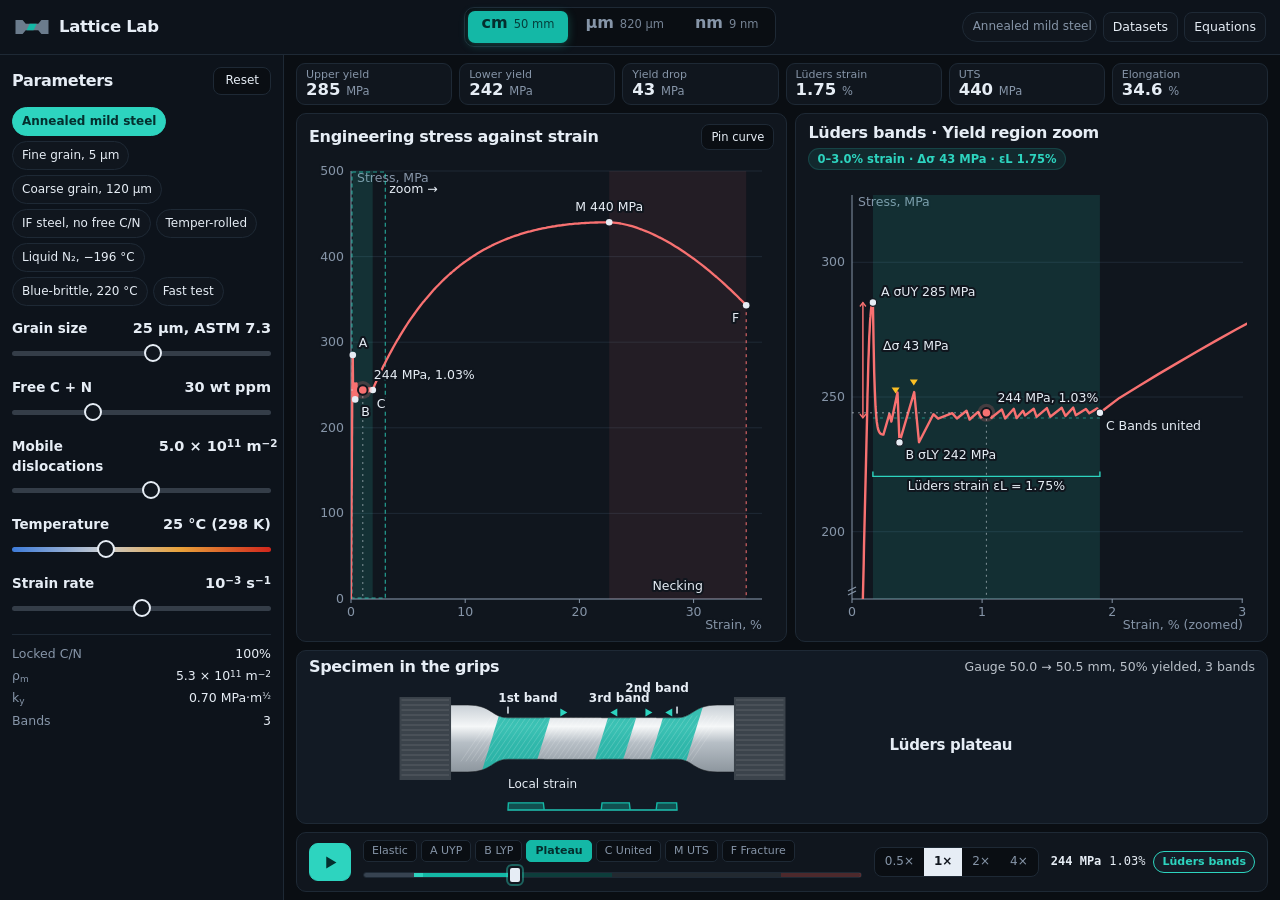
==== commit cc08aea2: "Fix nm tab: give Lattice Lab the full stage instead of the sidebar column. Co-authored-by: Cursor <c" ====
--- a/index.html
+++ b/index.html
@@ -5,7 +5,7 @@
 <meta name="viewport" content="width=device-width, initial-scale=1, viewport-fit=cover">
 <meta name="description" content="Multiscale Lüders-band and yield-point tensile simulator for mild steel across cm (50 mm), µm (polycrystal), and nm (9 nm) scales, with custom dataset simulation.">
 <title>Lattice Lab · Lüders bands</title>
-<link rel="stylesheet" href="src/app.css?v=26">
+<link rel="stylesheet" href="src/app.css?v=27">
 <link rel="icon" href="data:image/svg+xml,%3Csvg xmlns='http://www.w3.org/2000/svg' viewBox='0 0 32 32'%3E%3Crect width='32' height='32' rx='8' fill='%230b1118'/%3E%3Cpath d='M8 22h16M16 22V9' stroke='%232dd4bf' stroke-width='3.5' stroke-linecap='round'/%3E%3C/svg%3E">
 </head>
 <body>
--- a/src/app.css
+++ b/src/app.css
@@ -1296,6 +1296,10 @@
   padding: 0;
   overflow: hidden;
   background: #0b1118;
+  flex: 1 1 auto;
+  min-height: 0;
+  border: 0;
+  border-radius: 0;
 }
 .nm-frame {
   display: block;
@@ -1304,8 +1308,13 @@
   min-height: 0;
   border: 0;
 }
-#viewNm { min-height: 0; }
-/* Lattice Lab brings its own parameters and transport, so give it the full stage. */
+#viewNm {
+  flex: 1 1 auto;
+  min-height: 0;
+}
+#app[data-scale="nm"] .workspace {
+  grid-template-columns: minmax(0, 1fr);
+}
 #app[data-scale="nm"] .sidebar,
 #app[data-scale="nm"] .transport { display: none; }
-#app[data-scale="nm"] .stage { padding-bottom: 0; }
+#app[data-scale="nm"] .stage { padding: 0; }
